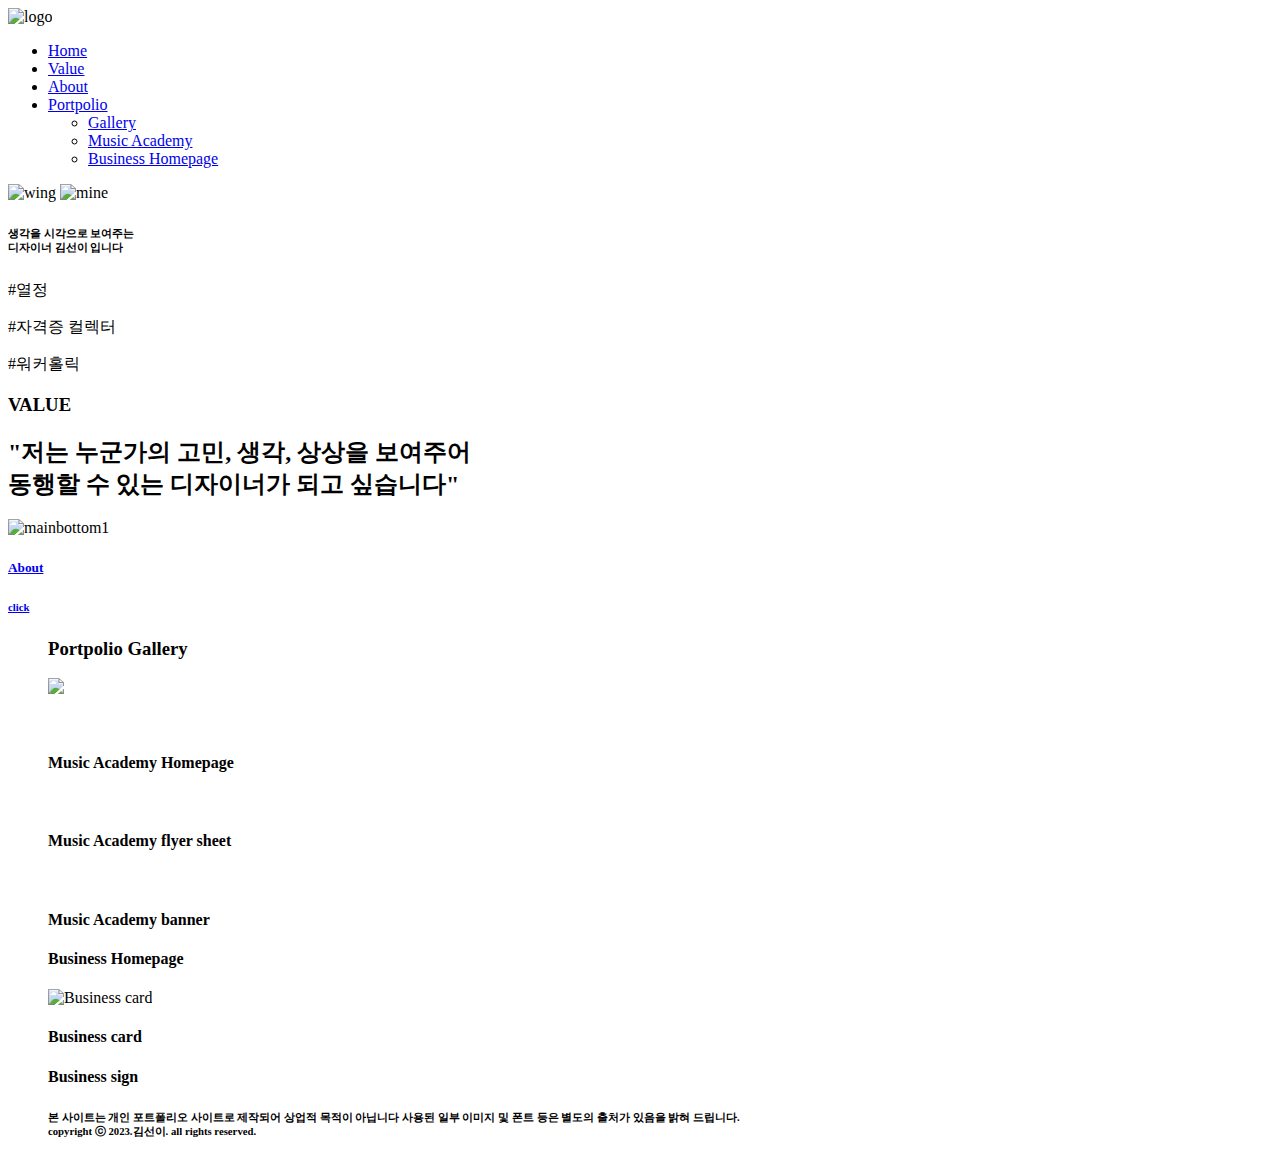
==== index.html @ 91e7fa59 "Add files via upload" ====
<!DOCTYPE html>
<html lang="ko">
<head>
    <meta charset="UTF-8">
    <meta name="viewport" content="width=device-width, initial-scale=1.0">
    <meta http-equiv="refresh" content="10">
    <title>Line S </title>
    <link rel="shortcut icon" href="자료/img/leaf.png" type="image/x-icon">
    <link rel="stylesheet" href="css/style_main.css">
    <link
    rel="stylesheet"
    href="https://cdnjs.cloudflare.com/ajax/libs/animate.css/4.1.1/animate.min.css"/>
    <link rel="preconnect" href="https://fonts.googleapis.com">
<link rel="preconnect" href="https://fonts.gstatic.com" crossorigin>
<link href="https://fonts.googleapis.com/css2?family=Gasoek+One&family=Jua&family=Orbit&display=swap" rel="stylesheet">
<script src="https://ajax.googleapis.com/ajax/libs/jquery/3.7.1/jquery.min.js"></script>
<script src="js/jquery-3.7.1.min.js"></script>
<script>
    window.onscroll = function() {progressBar()};

function progressBar() {
  var winScroll = document.body.scrollTop || document.documentElement.scrollTop;
  
  var height = document.documentElement.scrollHeight - document.documentElement.clientHeight;
  
  var scrolled = (winScroll / height) * 100;
  document.getElementById("progress-bar-id").style.width = scrolled + "%";
};

$(document).ready(function() {
    $('nav> ul > li').mouseenter(function(){
        $(this).children(".submenu").stop().slideDown(400);
    });
    $('nav > ul > li').mouseleave(function(){
        $(this).children('.submenu').stop().slideUp(100);
    });

    $(document).ready(function() {
            $(".subject").mousemove(function(event) {
                var x = event.pageX;
                var y = event.pageY;
                $(".tip").css({left: x +10 , top: y - 40}).addClass("on");
            }).mouseleave(function() {
                $(".tip").removeClass("on");
            });
            $(".subject2").mousemove(function(event) {
                var x = event.pageX;
                var y = event.pageY;
                $(".tip2").css({left: x +10 , top: y - 40}).addClass("on");
            }).mouseleave(function() {
                $(".tip2").removeClass("on");
            });
            
            $(".subject3").mousemove(function(event) {
                var x = event.pageX;
                var y = event.pageY;
                $(".tip3").css({left: x +10 , top: y - 40}).addClass("on");
            }).mouseleave(function() {
                $(".tip3").removeClass("on");
            });

            $(".subject4").mousemove(function(event) {
                var x = event.pageX;
                var y = event.pageY;
                $(".tip4").css({left: x +10 , top: y - 40}).addClass("on");
            }).mouseleave(function() {
                $(".tip4").removeClass("on");
            });

            $(".subject5").mousemove(function(event) {
                var x = event.pageX;
                var y = event.pageY;
                $(".tip5").css({left: x +10 , top: y - 40}).addClass("on");
            }).mouseleave(function() {
                $(".tip5").removeClass("on");
            });

            $(".subject6").mousemove(function(event) {
                var x = event.pageX;
                var y = event.pageY;
                $(".tip6").css({left: x +10 , top: y - 40}).addClass("on");
            }).mouseleave(function() {
                $(".tip6").removeClass("on");
            });
        });

});
function fnImgPop(url){
            var img=new Image();
            img.src=url;
            var img_width=img.width;
            var win_width=img.width;   //팝업너비 크기 조절
            var img_height=img.height;
            var win_height=img.height;   // 팝업높이 크기 조절
            var left=600;
            var top=250;
            var OpenWindow=window.open('','_blank', 'width='+win_width+', height='+win_height+', left='+left+', top='+top+', lmenubars=no, scrollbars=yes');
            OpenWindow.document.write("<style>body{margin:0px;}</style><img src='"+url+"' width='"+win_width+"'>");

}

</script>
</head>
<body>
<div class="web">    
        <div id="warp">
            <header >
                <img src="자료/img/로고2.png" alt="logo">
              <nav class="top">
              <ul>
                <li>
                <a class="menu" href="main.html">Home</a>
                  <ul class="submenu">
                  </ul>
                </li>
                <li><a class="menu" href="#about">Value</a>
                  <ul class="submenu">
                  </ul>
                </li>
                <li>
                  <a  class="menu"href="about.html">About</a>
                  <ul class="submenu">
                  </ul>
                </li>
                <li id="Portpolio">
                  <a class="menu" href="#">Portpolio</a>
                  <ul class="submenu">
                    <li><a href="#gallery">Gallery</a></li>
                    <li><a href="../음악학원/main.html" target="_blank">Music Academy</a></li>
                    <li><a href="#">Business Homepage</a></li>
                  </ul>
                </li>
              </ul>
              </nav>
            </header>
            <div id="bar">
              <div class="progress-container">
                 <div class="progress-bar" id="progress-bar-id"></div>
              </div>
            </div>
        </div>    
    <main class="container">
    
            <div class="loader" ></div>
    
            <nav><img id="wing" src="자료/img/main_img01.png" alt="wing">
             
    
            <img id="mine" src="자료/img/main_img02.png" alt="mine"></nav>
            
    
    
        <h6><span>생각을 시각으로</span> 보여주는
            <br>
           <div>
             디자이너<span> 김선이 </span><span id="end">입니다</span>
           </div>
        </h6>
    
      <div id="hashtags">
          <p>#열정</p>
          <p>#자격증 컬렉터</p>
          <p>#워커홀릭</p>
      </div>
    </main>
    <section class="container"> 
    <h3 id="about">V<span>A</span>L<span>U</span>E</h3>
    <aside class="green_back">
    
            
    </aside >
    <article> 
       <h2>"저는 누군가의 고민, 생각, 상상을 보여주어 <br>
           <div>동행할 수 있는 디자이너가 되고 싶습니다"</div></h2>
    </article>
    
        <img src="자료/img/mainbottom1.png" alt="mainbottom1">
    
    <div class="botten">
        <a href="about.html">
        <h5>About</h5>
        <h6>click</h6>
    </a>
    
    </div>
    </section>
    
        <figure class="container">
            <h3 id="gallery">Portpolio Gallery</h3>
            <aside><img src="자료/img/section_img.jpg"></aside>
            <footer class="picture">
        
                <div class="paragraph">                   
                     <div class="music">
                      <p ><a class="subject" href="../음악학원/main.html" target="_blank"><img src="자료/img/음악학원_Mockup.jpg" alt=""></a></p>
                      <h4 class="tip">Music Academy Homepage</h4>
                     </div>
                   
                     
                     <p class="subject2"><img src="자료/img/음악학원전단지4_Mockup.jpg" alt="" onclick="fnImgPop(this.src)"></p>
                     <h4 class="tip2">Music Academy flyer sheet</h4>
                  
    
               
                     <p class="subject3"><img src="자료/img/음악학원현수막3_Mockup_Fence_Banner_2.jpg"  alt="" onclick="fnImgPop(this.src)"></p>
                     <h4 class="tip3">Music Academy banner</h4>
    
                     
                     
                </div>
        
                <div class="paragraph" >
                    
                    <p class="subject4"></p>
                    <h4 class="tip4">Business Homepage</h4>
                  
                     
                      
                      
                        <p class="subject5"><img src="자료/img/명함목업2.jpg" alt="Business card" onclick="fnImgPop(this.src)"></p>
                        <h4 class="tip5">Business card</h4>
                      
                                   
                <p class="subject6"></p>
                <h4 class="tip6">Business sign</h4>
                     
                </div>
        
            <div id="last">
                </footer>
                <footer id="footer"> 
                    <div>
                        <h6>  본 사이트는 개인 포트폴리오 사이트로 제작되어 상업적 목적이 아닙니다 사용된 일부 이미지 및 폰트 등은 별도의 출처가 있음을 밝혀 드립니다.
                            <br>
                            copyright ⓒ 2023.김선이. all rights reserved.
                        </h6>   
                    </div>
                    </footer>
            </div>
    
        </figure>
    
        <nav class="container2"></nav>

</div>

<script src="ui.js"></script>
</body>
</html>
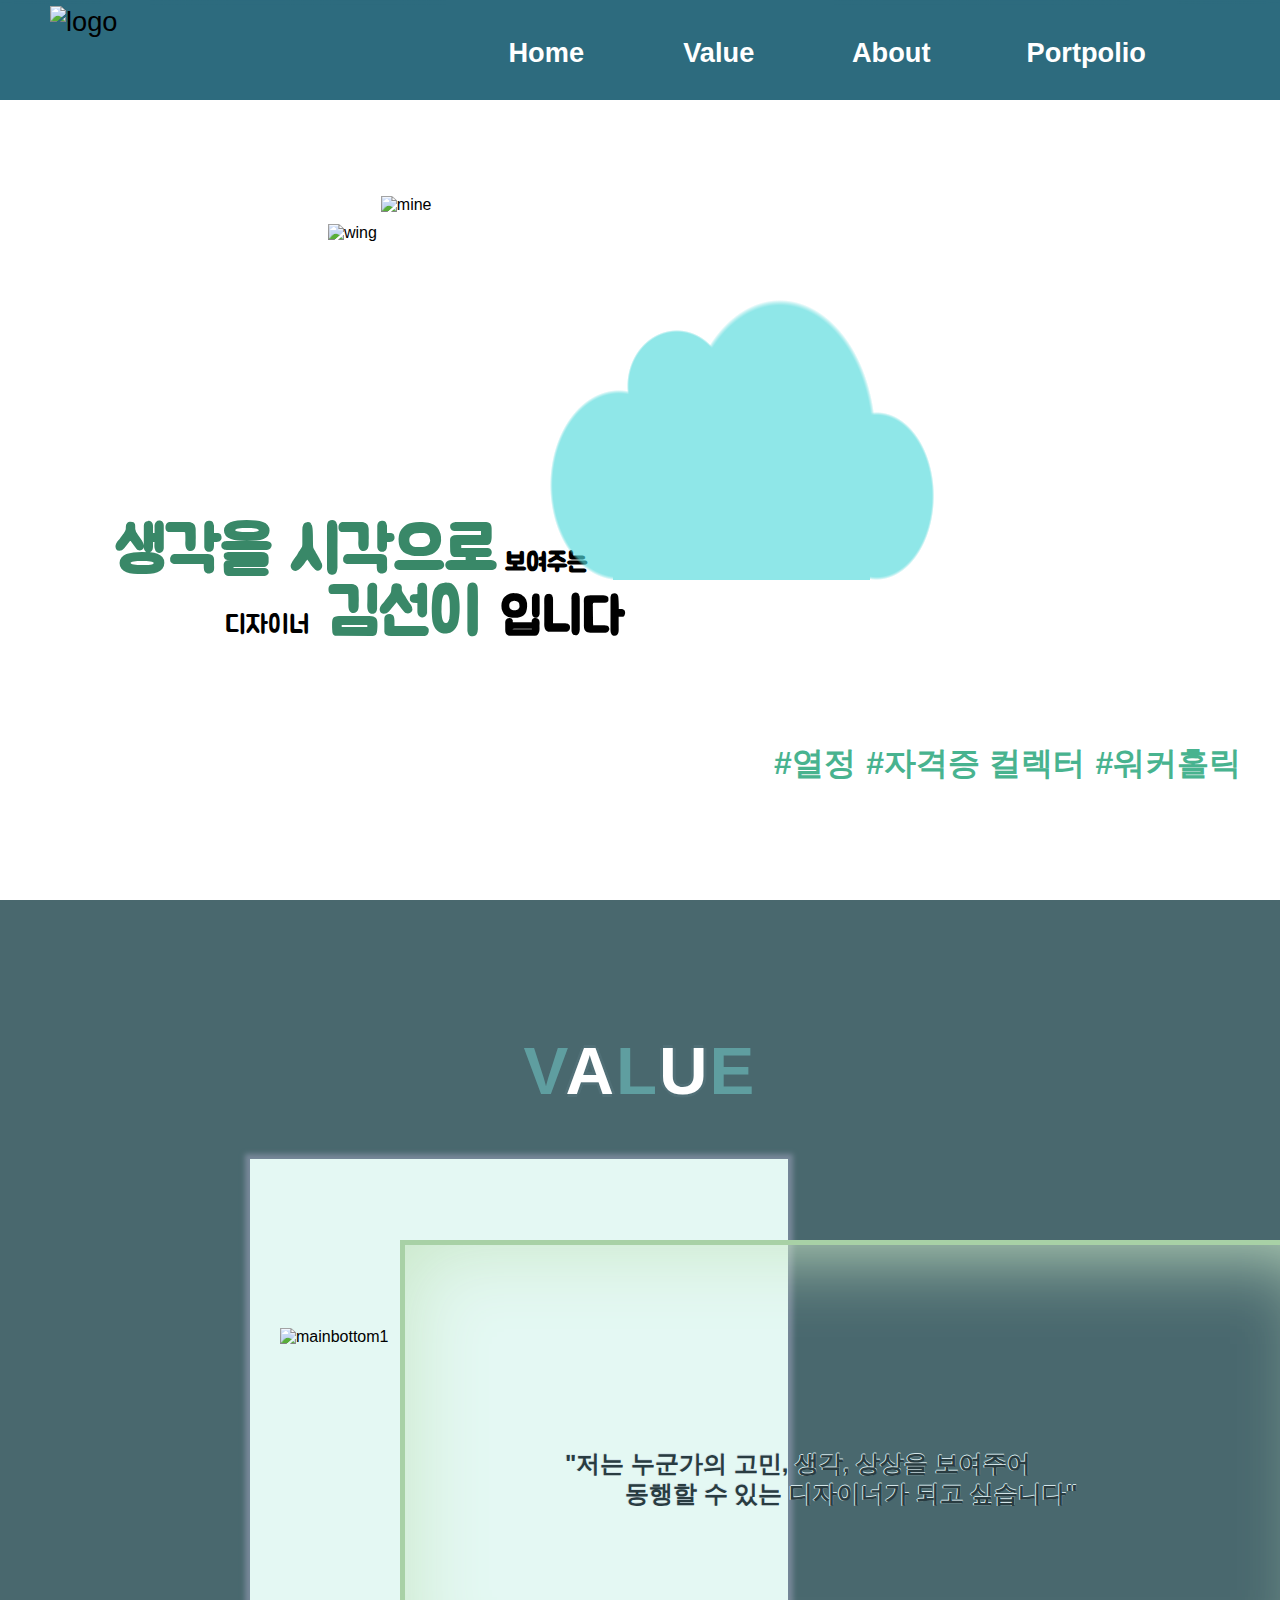
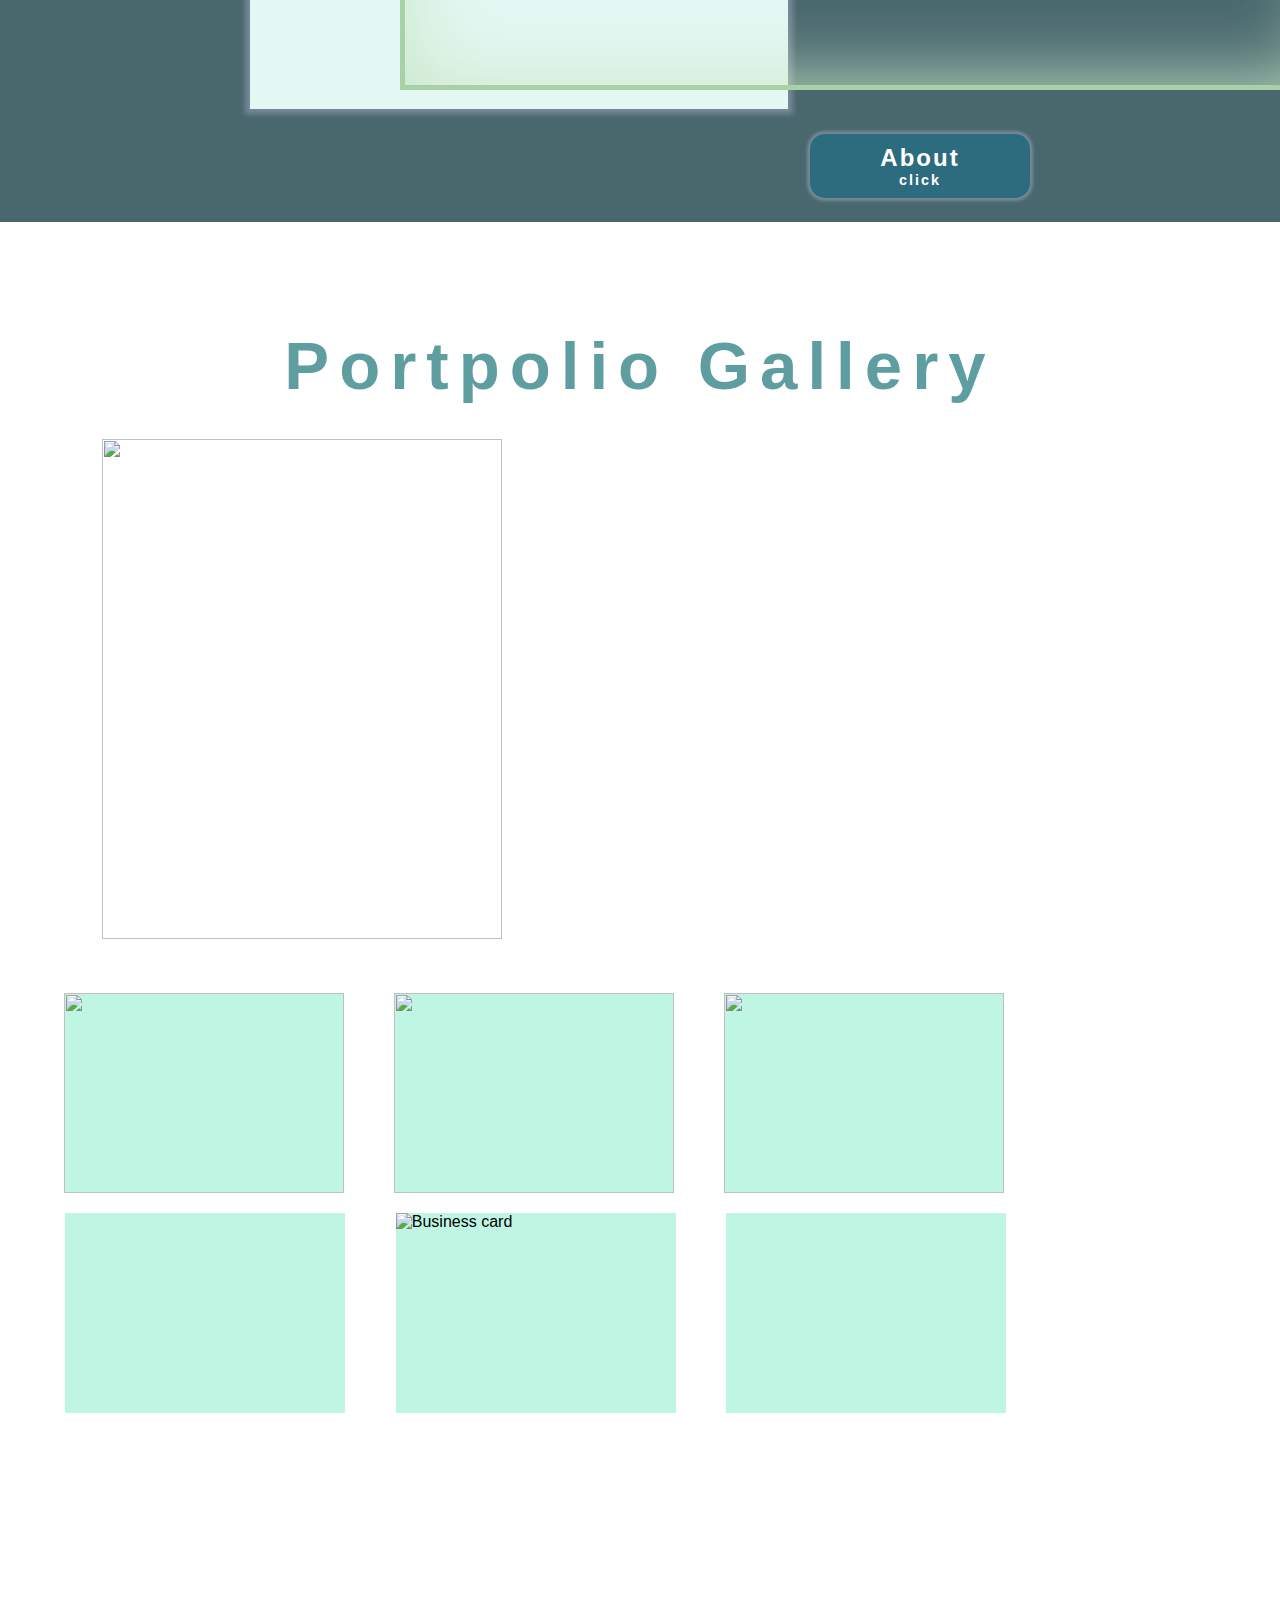
==== commit 081d73b9: "Add files via upload" ====
--- a/index.html
+++ b/index.html
@@ -105,11 +105,11 @@
 <div class="web">    
         <div id="warp">
             <header >
-                <img src="자료/img/로고2.png" alt="logo">
+                <img src="img/로고2.png" alt="logo">
               <nav class="top">
               <ul>
                 <li>
-                <a class="menu" href="main.html">Home</a>
+                <a class="menu" href="index.html">Home</a>
                   <ul class="submenu">
                   </ul>
                 </li>
@@ -143,10 +143,10 @@
     
             <div class="loader" ></div>
     
-            <nav><img id="wing" src="자료/img/main_img01.png" alt="wing">
+            <nav><img id="wing" src="img/main_img01.png" alt="wing">
              
     
-            <img id="mine" src="자료/img/main_img02.png" alt="mine"></nav>
+            <img id="mine" src="img/main_img02.png" alt="mine"></nav>
             
     
     
@@ -174,7 +174,7 @@
            <div>동행할 수 있는 디자이너가 되고 싶습니다"</div></h2>
     </article>
     
-        <img src="자료/img/mainbottom1.png" alt="mainbottom1">
+        <img src="img/mainbottom1.png" alt="mainbottom1">
     
     <div class="botten">
         <a href="about.html">
@@ -187,22 +187,22 @@
     
         <figure class="container">
             <h3 id="gallery">Portpolio Gallery</h3>
-            <aside><img src="자료/img/section_img.jpg"></aside>
+            <aside><img src="img/section_img.jpg"></aside>
             <footer class="picture">
         
                 <div class="paragraph">                   
                      <div class="music">
-                      <p ><a class="subject" href="../음악학원/main.html" target="_blank"><img src="자료/img/음악학원_Mockup.jpg" alt=""></a></p>
+                      <p ><a class="subject" href="../음악학원/main.html" target="_blank"><img src="img/음악학원_Mockup.jpg" alt=""></a></p>
                       <h4 class="tip">Music Academy Homepage</h4>
                      </div>
                    
                      
-                     <p class="subject2"><img src="자료/img/음악학원전단지4_Mockup.jpg" alt="" onclick="fnImgPop(this.src)"></p>
+                     <p class="subject2"><img src="img/음악학원전단지4_Mockup.jpg" alt="" onclick="fnImgPop(this.src)"></p>
                      <h4 class="tip2">Music Academy flyer sheet</h4>
                   
     
                
-                     <p class="subject3"><img src="자료/img/음악학원현수막3_Mockup_Fence_Banner_2.jpg"  alt="" onclick="fnImgPop(this.src)"></p>
+                     <p class="subject3"><img src="img/음악학원현수막3_Mockup_Fence_Banner_2.jpg"  alt="" onclick="fnImgPop(this.src)"></p>
                      <h4 class="tip3">Music Academy banner</h4>
     
                      
@@ -217,7 +217,7 @@
                      
                       
                       
-                        <p class="subject5"><img src="자료/img/명함목업2.jpg" alt="Business card" onclick="fnImgPop(this.src)"></p>
+                        <p class="subject5"><img src="img/명함목업2.jpg" alt="Business card" onclick="fnImgPop(this.src)"></p>
                         <h4 class="tip5">Business card</h4>
                       
                                    
--- a/css/style_main.css
+++ b/css/style_main.css
@@ -0,0 +1,390 @@
+@charset "utf-8";
+
+*{font-family:Arial, Helvetica, sans-serif;
+    margin: 0;padding: 0;
+}
+    
+body{width: vw;
+  margin: 0;padding: 0;
+  border: 0;
+  overflow: hidden;
+}
+
+.web{
+  position: relative;
+  top:0;
+}
+.container{
+  height: 100vh;
+  margin: 0;
+}
+/*main 레이아웃*/
+
+
+main{ width: 100vw; 
+    background-image: url(자료/img/main_backgound.jpg);
+     margin: 0; padding: 0;
+     margin-top: 0%;
+     background-size:cover;
+     height: 970px; width: 100%;
+     }
+
+   header img {margin-left: 50px;
+      text-align: left;
+      margin-top: 0.5%;
+      width: 80px; height: 80px;}
+      
+
+header ul, li { list-style: none }
+a { text-decoration: none; }
+ #wrap{position: fixed;}
+ 
+ header { margin: 0 auto; width: 100%; height: 100px; 
+             position: fixed; background-color: #2d6b7e; z-index: 99;
+             font-size: 1.7em;
+             }
+     .top {position: relative;}
+     .top { width: 750px; position: absolute; top: 25px; right: 70px;
+      cursor: pointer; }
+     .top > ul { overflow: hidden; }
+     .top > ul > li { float: left; width: 19%; text-align: center; padding: 0 2%;}
+    .top > ul > li > a { display: inline-block; padding: 12px 0px; width: 100%;  
+      color: white; font-weight: bold; }
+     .top > ul > li:hover > a { color: #51c0e2;  background: #f1f1f1; 
+      padding: 15%;}
+ 
+     .submenu { display: none; position: absolute; z-index: 99; text-align: center; 
+                line-height: 30px;background: #51c0e2; width: 185px; }
+     .submenu > li > a { display: inline-block; padding: 14px 16px; color: white; width: 154px ; font-size: 15px;  }
+     .submenu > li > a:hover { background: #93b5e0; }
+      #Portpolio{margin-left: 3%;}
+
+main #top nav{display: inline;
+              position: fixed;
+              left: 55%;
+              }
+
+
+main img#wing{ width:800px; height: 450px;
+    position: absolute;
+    left: 25%; top: 8%;
+   
+        display: inline-block;
+        margin: 0 0.5rem;
+      
+        animation: bounce; /* referring directly to the animation's @keyframe declaration */
+        animation-duration: 2s; /* don't forget to set a duration! */
+   
+                   }
+
+main img#mine{
+    position: absolute;
+    right: 39%; top: 7%;
+  width: 400px;height: 400px;
+                }
+
+ /* progress bar */
+ .progress-container {
+                  width:100%;
+                  height: 5px;
+                  background: #2d6b7e;
+                  position: fixed;
+                  top:5; 
+                  z-index: 100;
+                  border-radius: 80%; }
+ .progress-bar {
+     height: 5px;
+     background: #51c0e2;
+     width: 0%;
+     z-index: 101;
+      float: left;
+      border-radius: 10%; }
+
+ #bar{float: left;}
+
+
+
+          /*구름 에니메이션*/
+main .loader {
+    opacity: 65%;
+    width: 30%;
+    height: 10%;
+    color: rgb(84, 219, 221);
+    --c: radial-gradient(farthest-side,currentColor 96%,#0000);
+    background: 
+      var(--c) 100% 100% /30% 60%,
+      var(--c) 70%  0    /50% 100%,
+      var(--c) 0    100% /36% 68%,
+      var(--c) 27%  18%  /26% 40%,
+      linear-gradient(currentColor 0 0) bottom/67% 58%;
+    background-repeat: no-repeat;
+    position: absolute;
+    top: 300px; left: 550px;
+  }
+  .loader:after {
+    content: "";
+    position: absolute;
+    inset: 0;
+    background: inherit;
+    opacity: 0.4;
+    animation: l7 2s infinite;
+  
+  }
+  @keyframes l7 {
+    0%   {transform: translate(-100%)}
+  40%  {transform: translate(100px)}
+  80%,
+  100% {transform: translate(100px)}
+  }
+
+
+
+main h6{ 
+    clear: both;
+    padding-top: 40%; padding-left: 9%;
+    font-size: 1.6em;
+    font-family: 'Jua', sans-serif;
+    text-shadow: -3px 0 white, 0 3px white, 3px 0 white, 0 -3px white;
+   }
+main h6 span{color: rgb(57, 136, 104);
+            font-size: 2.5em;
+            font-family: 'Jua', sans-serif;
+    font-weight: bolder;}
+main h6 span#end {font-size: 2.0em;
+                color: black;
+                font-family: 'Jua', sans-serif;}
+
+main h6 div{  text-indent: 110px;
+                line-height: 45px;
+                font-family: 'Jua', sans-serif;
+                font-weight: 400;}
+
+
+
+
+main p{
+        display: inline;
+        font-size: 2.0em;
+        font-weight: bolder;
+        margin-left: 1%;
+        color: rgb(72, 179, 143);
+        }
+
+main div#hashtags {position: absolute;
+                    top: 26.5%;  left: 60%;
+                    width: 600px;}
+/*section 레이아웃*/
+
+section{
+        padding-top: 1.7%;
+        height: 970px;
+        clear: both;
+        background-color: #49686e;
+        width: vw; 
+      }
+
+section h3{ text-align: center;
+            letter-spacing: 2px;
+            padding-top: 110px;
+            font-size: 4.2em;
+            letter-spacing: 2px;
+            color: cadetblue;
+            animation: tracking-in-contract 0.8s cubic-bezier(0.215, 0.610, 0.355, 1.000) both;}
+            @keyframes tracking-in-contract {
+                0% {
+                  letter-spacing: 1em;
+                  opacity: 0;
+                }
+                40% {
+                  opacity: 0.6;
+                }
+                100% {
+                  letter-spacing: normal;
+                  opacity: 1;
+                }
+              }
+              
+section h3 span {color: white; 
+    text-shadow: -3px 0 #506f76, 0 3px #506f76, 3px 0 #506f76, 0 -3px #506f76;
+}
+
+
+section .green_back{background-color: #e4f8f3;
+             height: 550px; width: 42%;
+             box-shadow: 0px 0px 5px 5px lightslategray;
+             margin-left: 250px;
+             margin-top: 50px;
+            }
+
+section  img{ height: 300px; width: 250px;
+                    position: absolute;
+                left: 280px; top: 1328px;
+                    }
+
+section article {border: 5px solid #a8d1a6;
+    box-shadow: 2px 2px 80px 2px #c9e7c7 inset;
+                float: left;
+                margin-left: 400px; 
+                height: 400px; width: 800px;
+                position:absolute;
+                top: 1240px;
+                padding: 20px 60px;}
+    
+section article p{
+    margin-left: 100px;
+    margin-top: 70px;
+    line-height: 30px;
+    letter-spacing: 2px;
+                }
+
+section article h2{ color: #293c41;
+                    margin-left: 100px;
+                    margin-top: 23%;
+                    line-height: 30px;
+                    text-shadow: -1px 0 #d3e5e9, 0 -1px #d3e5e9;
+                    animation: text-shadow-pop-bottom 0.8s alternate-reverse backwards;
+                }
+                @keyframes text-shadow-pop-bottom {
+                    0% { 
+                      text-shadow: 0 0 #555555, 0 0 #555555, 0 0 #555555, 0 0 #555555, 0 0 #555555, 0 0 #555555, 0 0 #555555, 0 0 #555555;
+                      transform: translateY(0);
+                    }
+                    100% {
+                      text-shadow: 0 1px #555555, 0 2px #555555, 0 3px #555555, 0 4px #555555, 0 5px #555555, 0 6px #555555, 0 7px #555555, 0 8px #555555;
+                      transform: translateY(-8px);
+                    }
+                  }
+section article h2 div{ text-indent: 60px;}
+
+section div.botten{  width: 200px;
+    float: right;
+    margin-right: 250px; margin-top: 2%;
+    padding: 10px 10px;
+    border-radius: 15px;
+    background-color: #2d6b7e;
+    box-shadow: 0px 0px 3px 3px lightslategray ;
+}
+
+section div a{text-decoration: none;
+    color: white;}
+
+section div a :hover{ font-size: 1.8em;}
+
+section h5{ clear: both;
+  text-align: center;
+    font-size: 1.5em;
+    color: white;
+    letter-spacing: 2px;
+    }
+section h6{ text-align: center;
+        font-size: 0.9em;
+        color: white;
+        letter-spacing: 2px;
+        }
+/*figure 레이아웃*/
+
+figure {clear: both;  width: vw; 
+        height: 100vh;
+        padding-top: 80px; margin-bottom: 150px;
+        overscroll-behavior: contain}
+
+figure h3{ color: cadetblue;
+    text-align: center;
+    letter-spacing: 2px;
+    margin-top: 2%;
+    font-size: 4.2em;
+    letter-spacing: 10px;
+    padding-bottom: 35px;
+
+    animation: focus-in-contract-bck 2s both;}
+
+    @keyframes focus-in-contract-bck {
+        0% {
+          letter-spacing: 1em;
+          transform: translateZ(300px);
+          filter: blur(12px);
+          opacity: 0;
+        }
+        100% {
+          transform: translateZ(12px);
+          filter: blur(0);
+          opacity: 1;
+        }}
+
+
+figure aside{ float: left;
+              margin-left: 8%;}
+
+figure aside img{ width: 400px; height: 500px;}
+
+
+figure .picture{ float: left;
+                  margin-top: 50px;
+                  margin-left: 15px;
+               
+                  }
+
+ .paragraph {display:flex;
+            width: 120%;
+                            }
+figure .picture .paragraph p {  
+  width: 280px; height: 200px;    
+                padding: 0;  margin: 0;
+                margin-bottom: 20px;
+                margin-left: 5%;
+                background-color: rgb(191, 245, 227);
+               }
+
+.music{margin-left: 3.5%;
+      margin-right: 1.3%;}
+
+.paragraph p img{width: 280px; height: 200px;}
+
+.paragraph a img{width: 280px; height: 200px;}
+figure div a:hover{background-color: rgb(204, 199, 199);
+                  opacity: 0.6;}
+figure div p:hover{background-color: rgb(204, 199, 199);
+  opacity: 0.5;
+  cursor: pointer;}       
+
+.subject4,.subject5,.subject6{margin-right: 0;}
+
+/*tip 넣기*/
+
+.tip, .tip2, .tip3,.tip4,.tip5,.tip6{
+  width: 250px;
+  height: 30px;
+  border-radius: 20px;
+  background: #333;
+  color: #fff;
+  text-align: center;
+  line-height: 30px;
+  position: absolute;
+  opacity: 0;
+  transition: opacity 0.3s ease;                
+}
+.tip.on, .tip2.on, .tip3.on, .tip4.on, .tip5.on ,.tip6.on{            
+  opacity: 0.8;            
+}
+
+
+/*footer 레이아웃*/
+
+figure > #footer {background-image: url(자료/img/footerimg.jpg);
+        background-size: cover;
+        height: 115px;
+        margin-bottom: 0;
+        clear: both;}
+
+figure #footer div {margin-left: 7%;
+            line-height: 25px;
+            color: white;
+            font-size: 1.1em;}
+
+figure> #footer div h6{padding-top: 2%;
+                      font-size: 0.8em;}
+#last{ margin-top: 8%;
+      margin-bottom: 0;}
+.container2{display: none;
+height: 0;
+overscroll-behavior: contain;}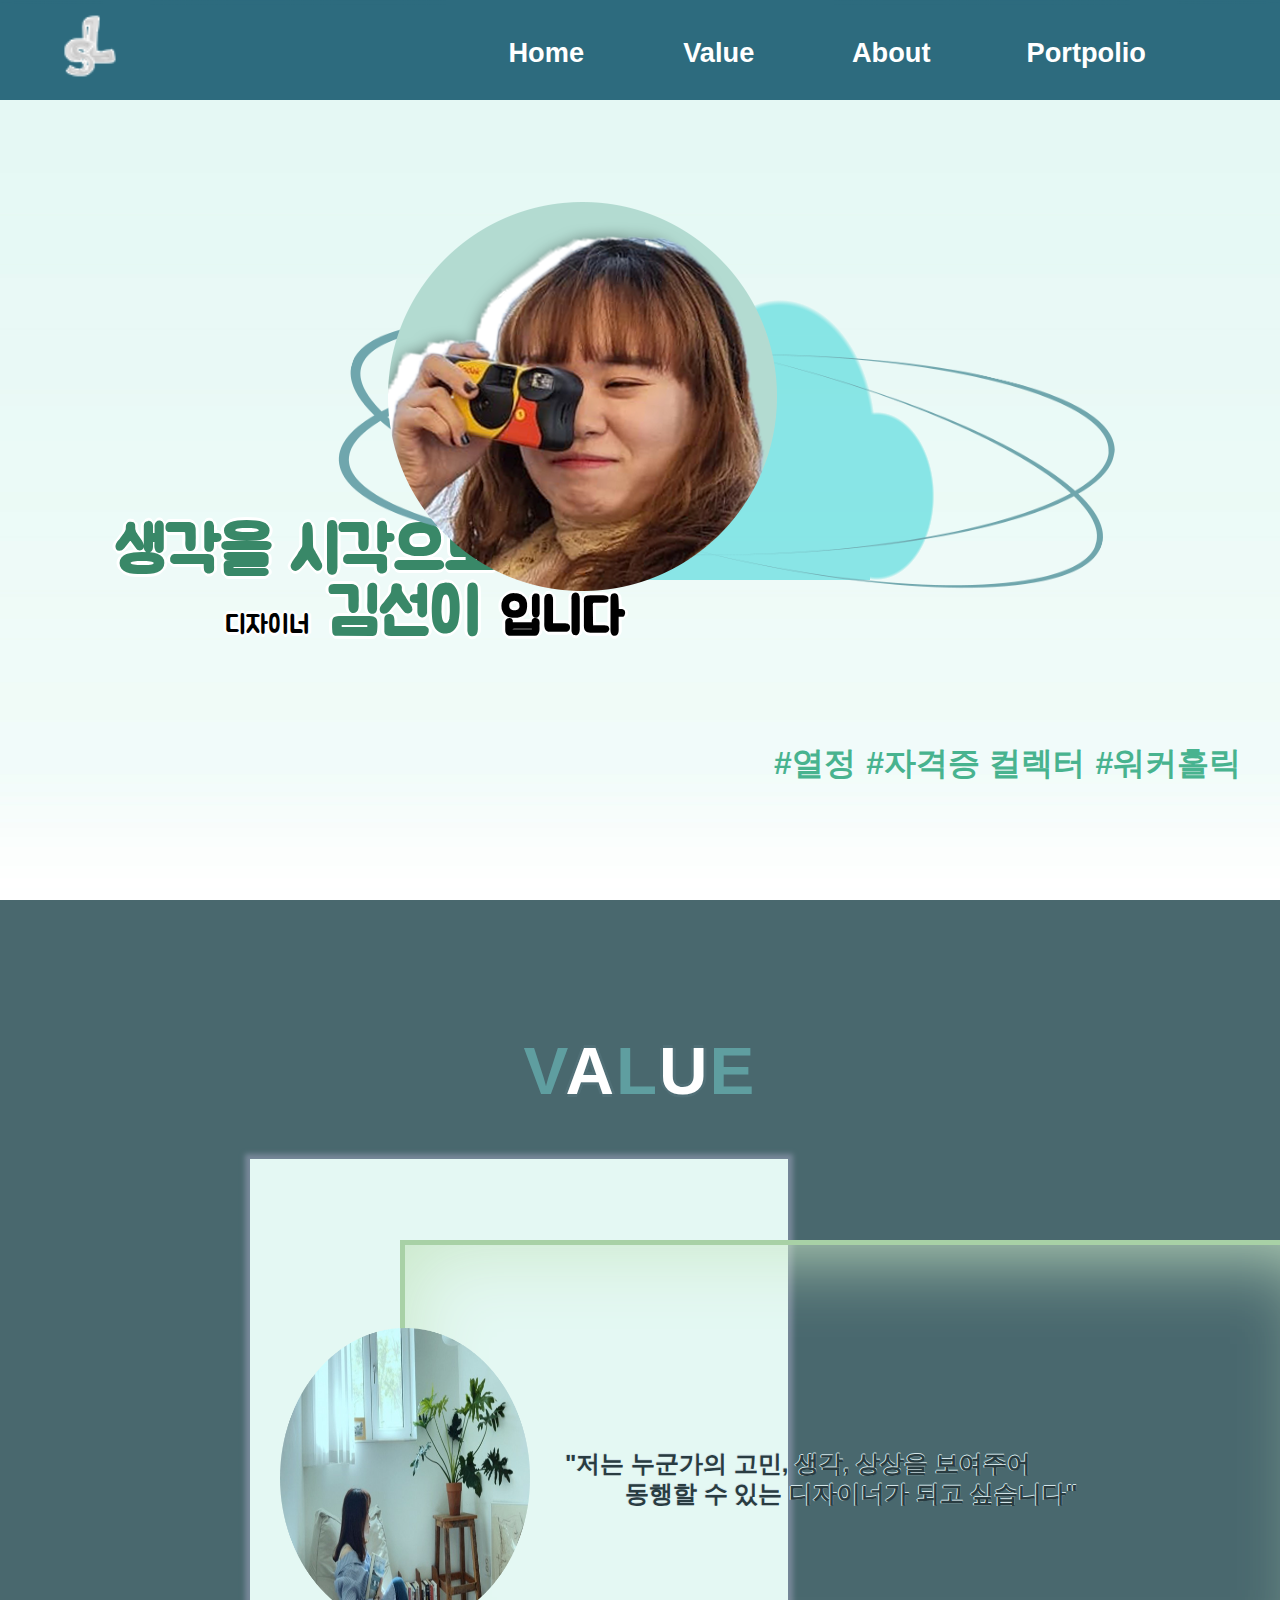
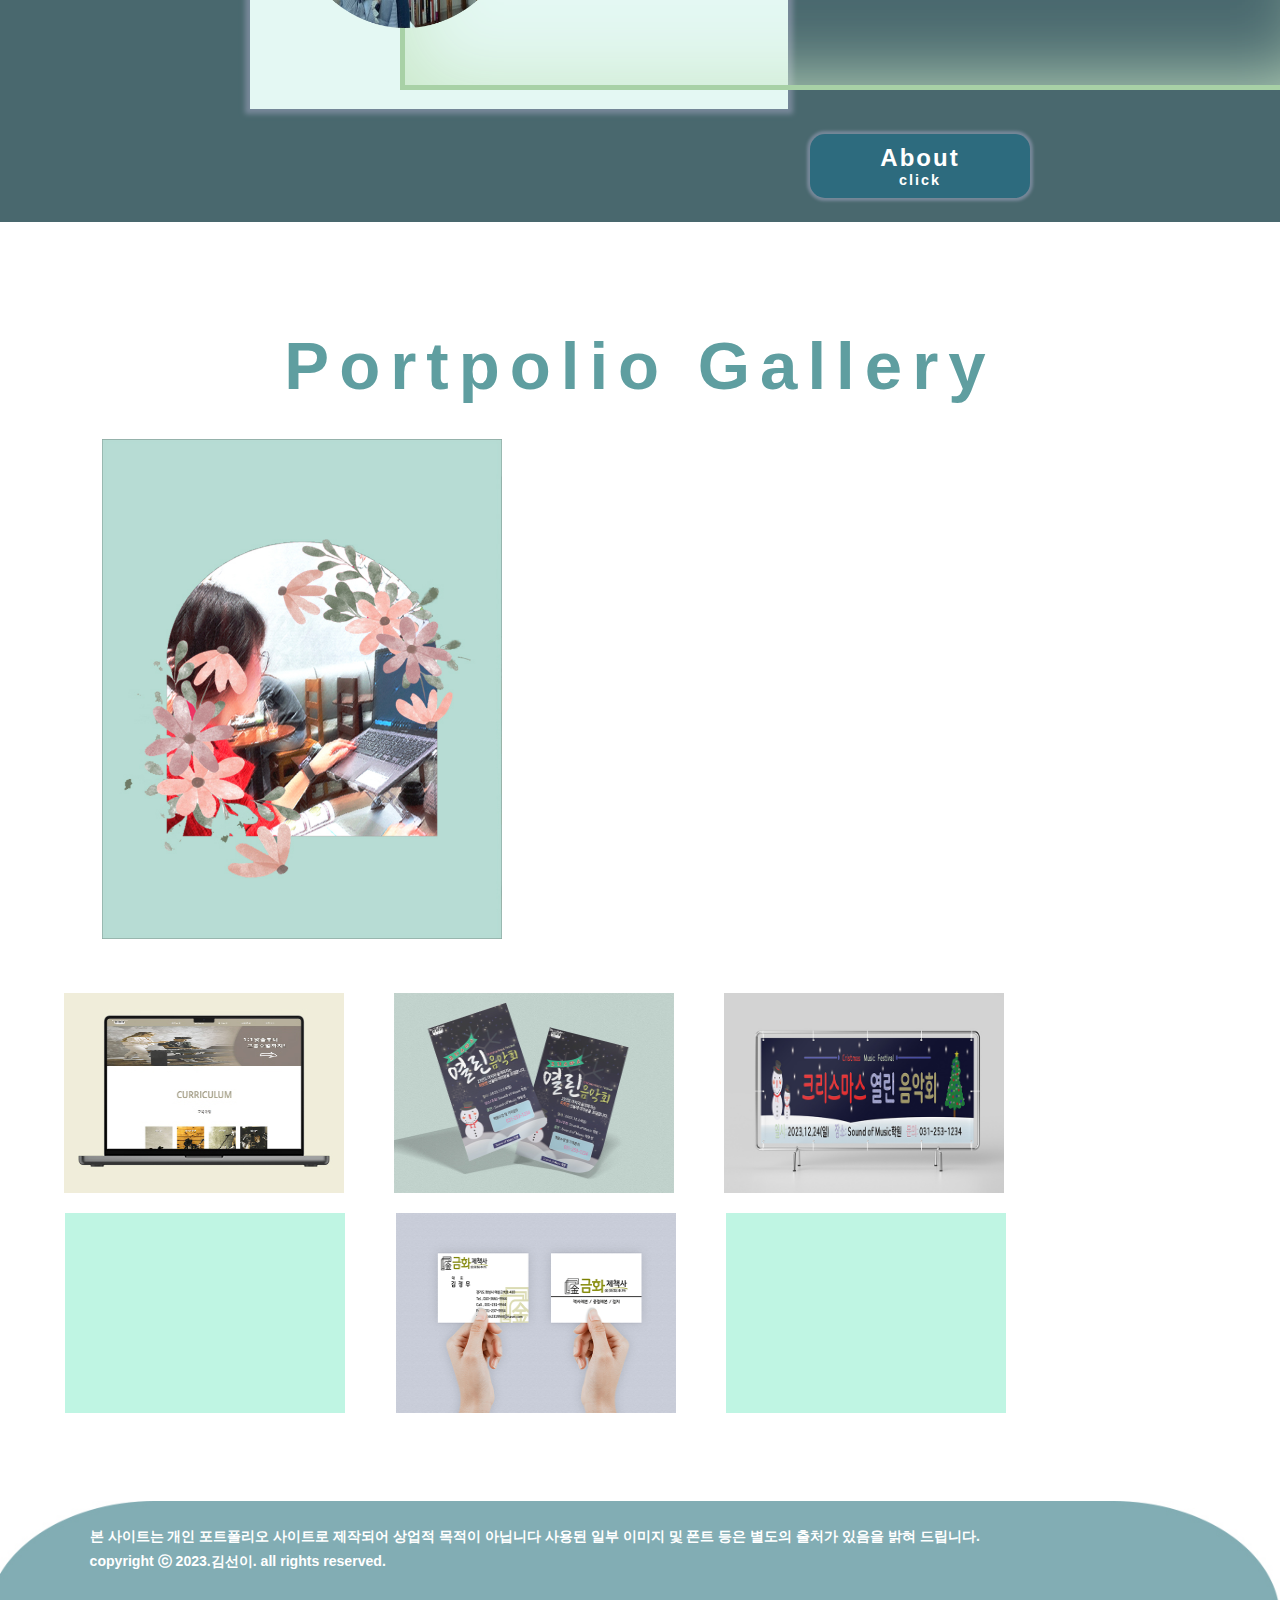
==== commit 1294308e: "Add files via upload" ====
--- a/index.html
+++ b/index.html
@@ -126,7 +126,7 @@
                   <a class="menu" href="#">Portpolio</a>
                   <ul class="submenu">
                     <li><a href="#gallery">Gallery</a></li>
-                    <li><a href="../음악학원/main.html" target="_blank">Music Academy</a></li>
+                    <li><a href="../music/main.html" target="_blank">Music Academy</a></li>
                     <li><a href="#">Business Homepage</a></li>
                   </ul>
                 </li>
@@ -192,7 +192,7 @@
         
                 <div class="paragraph">                   
                      <div class="music">
-                      <p ><a class="subject" href="../음악학원/main.html" target="_blank"><img src="img/음악학원_Mockup.jpg" alt=""></a></p>
+                      <p ><a class="subject" href="../music/main.html" target="_blank"><img src="img/음악학원_Mockup.jpg" alt=""></a></p>
                       <h4 class="tip">Music Academy Homepage</h4>
                      </div>
                    
--- a/css/style_main.css
+++ b/css/style_main.css
@@ -22,7 +22,7 @@
 
 
 main{ width: 100vw; 
-    background-image: url(자료/img/main_backgound.jpg);
+    background-image: url(../img/main_backgound.jpg);
      margin: 0; padding: 0;
      margin-top: 0%;
      background-size:cover;
@@ -370,7 +370,7 @@
 
 /*footer 레이아웃*/
 
-figure > #footer {background-image: url(자료/img/footerimg.jpg);
+figure > #footer {background-image: url(../img/footerimg.jpg);
         background-size: cover;
         height: 115px;
         margin-bottom: 0;
